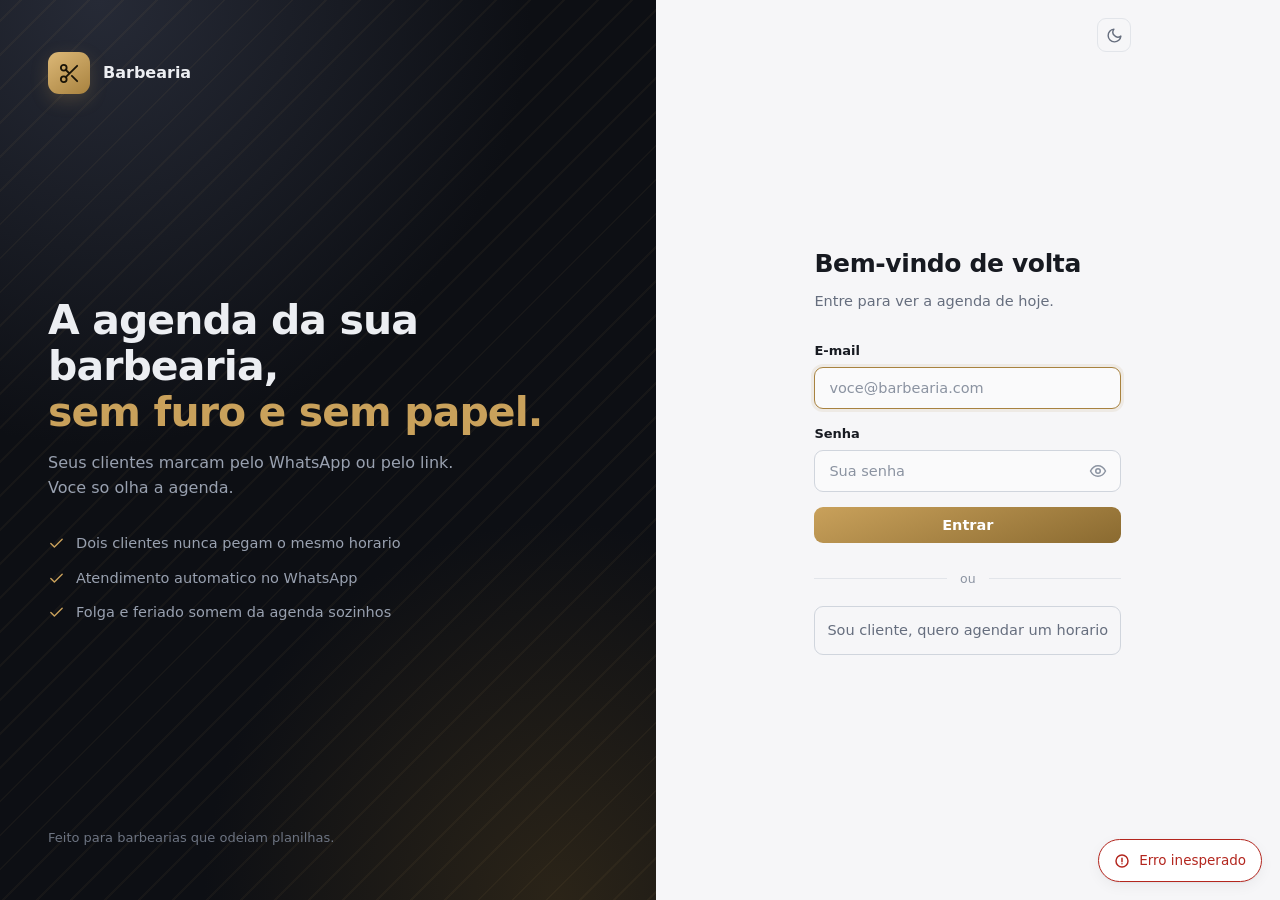
==== src/Barbearia.Api/wwwroot/index.html @ a8644a52 "Arruma o layout no celular e fecha as falhas do pentest Layout - O login ocupava 648px numa tela de " ====
<!doctype html>
<html lang="pt-BR">
<head>
<meta charset="utf-8">
<meta name="viewport" content="width=device-width, initial-scale=1">
<meta name="theme-color" id="metaTema" content="#f6f6f8">
<title>Entrar</title>
<script>document.documentElement.dataset.tema =
  localStorage.getItem('tema') || (matchMedia('(prefers-color-scheme: dark)').matches ? 'escuro' : 'claro');</script>
<link rel="stylesheet" href="app.css?v=202608161300">
<style>
  body {
    /* 100vh e a reserva para navegador antigo; 100dvh acompanha a barra de
       endereco aparecendo e sumindo no celular, sem cortar o conteudo. */
    min-height: 100vh;
    min-height: 100dvh;
    display: grid;
    grid-template-columns: 1.05fr 1fr;
  }

  .marca {
    position: relative;
    overflow: hidden;
    padding: 52px 48px;
    display: flex;
    flex-direction: column;
    justify-content: space-between;
    gap: 40px;
    color: #eceef2;
    background:
      radial-gradient(120% 90% at 15% 0%, #262a36 0%, transparent 55%),
      radial-gradient(90% 70% at 85% 100%, #2b2418 0%, transparent 60%),
      #0d0f14;
  }

  .marca::before {
    content: "";
    position: absolute;
    inset: -30%;
    background: repeating-linear-gradient(-45deg,
      transparent 0 22px, rgba(201, 161, 91, .05) 22px 24px);
    pointer-events: none;
  }

  .marca > * { position: relative; }

  .logo { display: flex; align-items: center; gap: 13px; }

  .logo-mark {
    width: 42px; height: 42px;
    display: grid; place-items: center;
    border-radius: 11px;
    background: linear-gradient(145deg, #dcb877, #a8823f);
    box-shadow: 0 6px 18px rgba(201, 161, 91, .22);
  }

  .logo-mark svg { width: 23px; height: 23px; stroke: #1a1408; }
  .logo-nome { font-size: 16px; font-weight: 650; }

  .chamada h1 {
    font-size: clamp(28px, 3.2vw, 41px);
    line-height: 1.12;
    margin: 0 0 15px;
    font-weight: 680;
    letter-spacing: -.022em;
  }

  .chamada h1 em { font-style: normal; color: #c9a15b; }
  .chamada p { margin: 0; color: #99a1b0; font-size: 16px; max-width: 40ch; }

  .pontos { list-style: none; margin: 32px 0 0; padding: 0; display: grid; gap: 12px; }
  .pontos li { display: flex; align-items: center; gap: 11px; font-size: 14.5px; color: #99a1b0; }
  .pontos svg { width: 17px; height: 17px; stroke: #c9a15b; flex: none; }
  .rodape { font-size: 13px; color: #6d7482; margin: 0; }

  .painel {
    display: grid;
    place-items: center;
    padding: 44px 28px calc(44px + env(safe-area-inset-bottom));
    position: relative;
  }
  .canto { position: absolute; top: 18px; right: 18px; }
  .caixa { width: 100%; max-width: 372px; }
  .caixa h2 { font-size: 25px; margin: 0 0 6px; letter-spacing: -.015em; }
  .caixa .sub { color: var(--texto-suave); font-size: 14.5px; margin: 0 0 28px; }

  .entrada { position: relative; display: flex; align-items: center; }
  .entrada input { padding: 12px 14px; }
  #senha { padding-right: 46px; }

  .olho {
    position: absolute; right: 5px;
    display: grid; place-items: center;
    width: 36px; height: 36px;
    background: none; border: none; border-radius: 8px;
    cursor: pointer; color: var(--texto-fraco);
  }

  .olho:hover { color: var(--texto); background: var(--fundo-alt); }
  .olho svg { width: 18px; height: 18px; }

  .entrar {
    width: 100%;
    margin-top: 8px;
    padding: 12px;
    display: flex; align-items: center; justify-content: center; gap: 9px;
  }

  .giro {
    width: 15px; height: 15px;
    border: 2px solid rgba(255, 255, 255, .35);
    border-top-color: var(--latao-contraste);
    border-radius: 50%;
    animation: girar .6s linear infinite;
  }

  @keyframes girar { to { transform: rotate(360deg); } }

  .erro-caixa {
    display: flex; align-items: center; gap: 9px;
    background: var(--erro-fundo);
    border: 1px solid var(--erro);
    color: var(--erro);
    padding: 11px 13px;
    border-radius: var(--raio-p);
    font-size: 14px;
    margin-bottom: 20px;
  }

  .erro-caixa svg { width: 17px; height: 17px; flex: none; }

  .separa {
    display: flex; align-items: center; gap: 13px;
    margin: 26px 0 18px;
    color: var(--texto-fraco);
    font-size: 12.5px;
  }

  .separa::before, .separa::after { content: ""; flex: 1; height: 1px; background: var(--linha); }

  .cliente {
    display: block; text-align: center;
    padding: 12px;
    border: 1px solid var(--linha-forte);
    border-radius: var(--raio-p);
    color: var(--texto-suave);
    text-decoration: none;
    font-size: 14.5px;
    transition: border-color .15s, color .15s, background .15s;
  }

  .cliente:hover { border-color: var(--latao); color: var(--texto); background: var(--latao-fraco); }

  @media (prefers-reduced-motion: no-preference) {
    .caixa { animation: subir .4s ease both; }
    @keyframes subir { from { opacity: 0; transform: translateY(10px); } to { opacity: 1; transform: none; } }
  }

  @media (max-width: 860px) {
    body {
      grid-template-columns: 1fr;
      grid-template-rows: auto 1fr;
    }

    .marca { padding: 24px 22px 30px; gap: 20px; justify-content: start; }

    .chamada h1 { font-size: 26px; margin-bottom: 9px; }
    .chamada p { font-size: 14.5px; max-width: none; }
    .pontos { margin-top: 18px; gap: 10px; }
    .pontos li { font-size: 13.5px; }
    .rodape { margin-top: 2px; }

    /* Nada de align-items:start aqui. Fixado no topo, o formulario deixava um
       vazio grande embaixo nas telas altas e estourava a viewport nas baixas —
       centralizado, ele divide a sobra e cabe em tela curta. */
    .painel {
      padding: 26px 22px calc(30px + env(safe-area-inset-bottom));
      align-items: center;
    }

    .caixa h2 { font-size: 23px; }
    .caixa .sub { margin-bottom: 20px; }
    .separa { margin: 18px 0 14px; }
    .canto { top: 12px; right: 14px; }
  }

  @media (max-width: 400px) {
    .marca { padding: 20px 18px 26px; gap: 16px; }
    .chamada h1 { font-size: 23px; }
    .pontos { margin-top: 14px; }
    .painel { padding: 22px 18px calc(26px + env(safe-area-inset-bottom)); }
  }

  @media (max-width: 860px) and (max-height: 700px) {
    .marca { padding: 18px 20px 20px; gap: 14px; }
    .chamada h1 { font-size: 21px; margin-bottom: 0; }
    .chamada p, .pontos, .rodape { display: none; }
  }
</style>
</head>
<body>

<section class="marca">
  <div class="logo">
    <span class="logo-mark">
      <svg viewBox="0 0 24 24" fill="none" stroke-width="1.9" stroke-linecap="round" stroke-linejoin="round">
        <circle cx="6" cy="6" r="3"/><circle cx="6" cy="18" r="3"/>
        <path d="M20 4L8.12 15.88M14.47 14.48L20 20M8.12 8.12L12 12"/>
      </svg>
    </span>
    <span class="logo-nome" id="marcaNome">Barbearia</span>
  </div>

  <div class="chamada">
    <h1>A agenda da sua barbearia,<br><em>sem furo e sem papel.</em></h1>
    <p>Seus clientes marcam pelo WhatsApp ou pelo link. Voce so olha a agenda.</p>

    <ul class="pontos">
      <li><svg viewBox="0 0 24 24" fill="none" stroke-width="2" stroke-linecap="round" stroke-linejoin="round"><path d="M20 6L9 17l-5-5"/></svg>Dois clientes nunca pegam o mesmo horario</li>
      <li><svg viewBox="0 0 24 24" fill="none" stroke-width="2" stroke-linecap="round" stroke-linejoin="round"><path d="M20 6L9 17l-5-5"/></svg>Atendimento automatico no WhatsApp</li>
      <li><svg viewBox="0 0 24 24" fill="none" stroke-width="2" stroke-linecap="round" stroke-linejoin="round"><path d="M20 6L9 17l-5-5"/></svg>Folga e feriado somem da agenda sozinhos</li>
    </ul>
  </div>

  <p class="rodape">Feito para barbearias que odeiam planilhas.</p>
</section>

<main class="painel">
  <div class="canto" id="canto"></div>

  <div class="caixa">
    <h2>Bem-vindo de volta</h2>
    <p class="sub">Entre para ver a agenda de hoje.</p>

    <div id="msg" class="erro-caixa oculto" role="alert">
      <svg viewBox="0 0 24 24" fill="none" stroke="currentColor" stroke-width="2" stroke-linecap="round">
        <circle cx="12" cy="12" r="9"/><path d="M12 8v5M12 16v.01"/>
      </svg>
      <span id="msgTexto"></span>
    </div>

    <form id="form" novalidate>
      <div class="campo">
        <label for="email">E-mail</label>
        <div class="entrada">
          <input id="email" type="email" autocomplete="username" inputmode="email"
                 autocapitalize="none" autocorrect="off" spellcheck="false"
                 placeholder="voce@barbearia.com" required autofocus>
        </div>
      </div>

      <div class="campo">
        <label for="senha">Senha</label>
        <div class="entrada">
          <input id="senha" type="password" autocomplete="current-password"
                 autocapitalize="none" autocorrect="off" spellcheck="false"
                 placeholder="Sua senha" required>
          <button type="button" class="olho" id="verSenha" aria-label="Mostrar senha">
            <svg id="iconeOlho" viewBox="0 0 24 24" fill="none" stroke="currentColor" stroke-width="2" stroke-linecap="round" stroke-linejoin="round">
              <path d="M2 12s3.6-7 10-7 10 7 10 7-3.6 7-10 7-10-7-10-7z"/><circle cx="12" cy="12" r="3"/>
            </svg>
          </button>
        </div>
      </div>

      <button class="btn entrar" id="botao" type="submit">
        <span class="giro oculto" id="giro"></span>
        <span id="rotulo">Entrar</span>
      </button>
    </form>

    <div class="separa">ou</div>
    <a class="cliente" href="agendar.html">Sou cliente, quero agendar um horario</a>
  </div>
</main>

<script src="app.js?v=202608161300"></script>
<script>
if (Auth.token) location.replace('painel.html');

document.getElementById('canto').innerHTML = botaoTema();

const msg = document.getElementById('msg');
const msgTexto = document.getElementById('msgTexto');
const botao = document.getElementById('botao');
const giro = document.getElementById('giro');
const rotulo = document.getElementById('rotulo');
const senha = document.getElementById('senha');

api('/api/config').then(c => {
  if (!c.nome) return;
  document.getElementById('marcaNome').textContent = c.nome;
  document.title = c.nome;
}).catch(() => {});

document.getElementById('verSenha').onclick = (e) => {
  const mostrando = senha.type === 'text';
  senha.type = mostrando ? 'password' : 'text';
  e.currentTarget.setAttribute('aria-label', mostrando ? 'Mostrar senha' : 'Ocultar senha');
  document.getElementById('iconeOlho').style.opacity = mostrando ? '1' : '.55';
  senha.focus();
};

function mostrarErro(texto) {
  if (!texto) { msg.classList.add('oculto'); return; }
  msgTexto.textContent = texto;
  msg.classList.remove('oculto');
}

function carregando(ligado) {
  botao.disabled = ligado;
  giro.classList.toggle('oculto', !ligado);
  rotulo.textContent = ligado ? 'Entrando...' : 'Entrar';
}

document.getElementById('form').onsubmit = async (e) => {
  e.preventDefault();
  mostrarErro('');

  const email = document.getElementById('email').value.trim();
  if (!email || !senha.value) { mostrarErro('Preencha e-mail e senha.'); return; }

  carregando(true);

  try {
    Auth.entrar(await api('/api/auth/login', {
      method: 'POST',
      body: JSON.stringify({ email, senha: senha.value })
    }));

    location.href = 'painel.html';
  } catch (erro) {
    mostrarErro(erro.message);
    carregando(false);
    senha.select();
  }
};
</script>
</body>
</html>
---- src/Barbearia.Api/wwwroot/app.css ----
:root {
  --fundo: #f6f6f8;
  --fundo-alt: #eceef2;
  --superficie: #ffffff;
  --superficie-2: #fafafb;
  --linha: #e2e5ea;
  --linha-forte: #d0d5dd;
  --texto: #171a21;
  --texto-suave: #666e7e;
  --texto-fraco: #8b93a1;

  --latao: #a8823f;
  --latao-claro: #c9a15b;
  --latao-escuro: #8a6a30;
  --latao-contraste: #ffffff;
  --latao-fraco: rgba(168, 130, 63, .1);

  --ok: #1a6d45;
  --ok-fundo: #e4f3ea;
  --erro: #b3261e;
  --erro-fundo: #fdecea;
  --info: #2f5286;
  --info-fundo: #e9eefa;

  --sombra: 0 1px 2px rgba(16, 20, 30, .05), 0 4px 14px rgba(16, 20, 30, .05);
  --raio: 12px;
  --raio-p: 9px;

  /* Altura real do cabecalho fixo. O valor abaixo e so o palpite inicial: o
     app.js remede depois de carregar, porque o topo quebra em duas linhas em
     tela estreita e a lateral fixa e a altura do painel dependem disso. */
  --altura-topo: 57px;
}

:root[data-tema="escuro"] {
  --fundo: #0f1116;
  --fundo-alt: #161922;
  --superficie: #171a22;
  --superficie-2: #1d212b;
  --linha: #272c38;
  --linha-forte: #333a49;
  --texto: #eceef2;
  --texto-suave: #99a1b0;
  --texto-fraco: #6d7482;

  --latao: #c9a15b;
  --latao-claro: #dcb877;
  --latao-escuro: #a8823f;
  --latao-contraste: #1a1408;
  --latao-fraco: rgba(201, 161, 91, .13);

  --ok: #5fd39b;
  --ok-fundo: rgba(95, 211, 155, .12);
  --erro: #ff7a70;
  --erro-fundo: rgba(255, 122, 112, .12);
  --info: #8bb0f0;
  --info-fundo: rgba(139, 176, 240, .12);

  --sombra: 0 1px 2px rgba(0, 0, 0, .3), 0 6px 20px rgba(0, 0, 0, .28);
}

* { box-sizing: border-box; }

html {
  color-scheme: light;
  -webkit-text-size-adjust: 100%;
}

html[data-tema="escuro"] { color-scheme: dark; }

body {
  margin: 0;
  /* 100vh e a reserva para navegador antigo; 100dvh acompanha a barra do
     navegador aparecendo e sumindo, entao nada fica cortado no celular. */
  min-height: 100vh;
  min-height: 100dvh;
  font-family: system-ui, -apple-system, "Segoe UI", Roboto, sans-serif;
  background: var(--fundo);
  color: var(--texto);
  line-height: 1.55;
  -webkit-font-smoothing: antialiased;
}

header.topo {
  background: var(--superficie);
  border-bottom: 1px solid var(--linha);
  padding: 13px 20px;
  display: flex;
  align-items: center;
  gap: 14px;
  flex-wrap: wrap;
  position: sticky;
  top: 0;
  z-index: 10;
}

.marca-topo { display: flex; align-items: center; gap: 10px; }

.marca-mark {
  width: 32px; height: 32px;
  display: grid; place-items: center;
  border-radius: 9px;
  background: linear-gradient(145deg, var(--latao-claro), var(--latao-escuro));
  flex: none;
}

.marca-mark svg { width: 18px; height: 18px; stroke: var(--latao-contraste); }

header.topo h1 { font-size: 16px; margin: 0; font-weight: 620; letter-spacing: -.01em; }
header.topo .espaco { flex: 1; }
header.topo .quem { font-size: 13px; color: var(--texto-suave); }

.tema {
  width: 34px; height: 34px;
  display: grid; place-items: center;
  background: none;
  border: 1px solid var(--linha);
  border-radius: var(--raio-p);
  color: var(--texto-suave);
  cursor: pointer;
  flex: none;
}

.tema:hover { color: var(--texto); border-color: var(--linha-forte); background: var(--fundo-alt); }
.tema svg { width: 17px; height: 17px; }

nav.abas {
  display: flex;
  gap: 2px;
  padding: 0 12px;
  background: var(--superficie);
  border-bottom: 1px solid var(--linha);
  overflow-x: auto;
  position: sticky;
  top: 59px;
  z-index: 9;
}

nav.abas button {
  background: none;
  border: none;
  color: var(--texto-suave);
  padding: 12px 15px;
  cursor: pointer;
  font-size: 14px;
  font-family: inherit;
  border-bottom: 2px solid transparent;
  white-space: nowrap;
  transition: color .15s;
}

nav.abas button:hover { color: var(--texto); }
nav.abas button.ativa { color: var(--latao); border-bottom-color: var(--latao); font-weight: 550; }

/* O respiro de baixo soma a faixa de gestos do celular (env(...) e 0 no
   desktop), senao o ultimo botao fica embaixo da barra do sistema. */
main { max-width: 940px; margin: 0 auto; padding: 24px 16px calc(72px + env(safe-area-inset-bottom)); }

.card {
  background: var(--superficie);
  border: 1px solid var(--linha);
  border-radius: var(--raio);
  padding: 22px;
  margin-bottom: 18px;
  box-shadow: var(--sombra);
}

.card h2 {
  margin: 0 0 5px;
  font-size: 16px;
  font-weight: 620;
  display: flex;
  align-items: center;
  gap: 9px;
  flex-wrap: wrap;
}

.card .ajuda { color: var(--texto-suave); font-size: 13.5px; margin: 0 0 18px; }
.card .ajuda:last-child { margin-bottom: 0; }

label { display: block; font-size: 13px; font-weight: 550; margin-bottom: 6px; color: var(--texto); }

input, select, textarea {
  width: 100%;
  padding: 10px 12px;
  border: 1px solid var(--linha-forte);
  border-radius: var(--raio-p);
  font-size: 14.5px;
  font-family: inherit;
  background: var(--superficie-2);
  color: var(--texto);
  transition: border-color .15s, box-shadow .15s;
}

input::placeholder { color: var(--texto-fraco); }
input:hover, select:hover { border-color: var(--latao-escuro); }

input:focus, select:focus, textarea:focus {
  outline: none;
  border-color: var(--latao);
  box-shadow: 0 0 0 3px var(--latao-fraco);
}

input:disabled { opacity: .55; cursor: not-allowed; }

.campo { margin-bottom: 15px; }
.campo .ajuda { font-size: 12.5px; margin: 6px 0 0; }
.linha { display: flex; gap: 13px; flex-wrap: wrap; }
.linha > * { flex: 1; min-width: 155px; }

.check { display: flex; align-items: center; gap: 9px; }
.check input { width: auto; accent-color: var(--latao); }
.check label { margin: 0; font-weight: 450; }

button.btn {
  background: linear-gradient(160deg, var(--latao-claro), var(--latao-escuro));
  color: var(--latao-contraste);
  border: none;
  padding: 10px 20px;
  border-radius: var(--raio-p);
  font-size: 14.5px;
  font-weight: 600;
  font-family: inherit;
  cursor: pointer;
  transition: filter .15s, transform .08s;
}

button.btn:hover:not(:disabled) { filter: brightness(1.07); }
button.btn:active:not(:disabled) { transform: translateY(1px); }
button.btn:disabled { opacity: .5; cursor: not-allowed; }

button.btn.neutro {
  background: var(--superficie-2);
  color: var(--texto);
  border: 1px solid var(--linha-forte);
}

button.btn.neutro:hover:not(:disabled) { background: var(--fundo-alt); filter: none; }

button.btn.perigo { background: none; color: var(--erro); border: 1px solid var(--erro); }
button.btn.perigo:hover:not(:disabled) { background: var(--erro-fundo); filter: none; }

button.btn.pequeno { padding: 6px 13px; font-size: 13px; }

.rolagem { overflow-x: auto; }
table { width: 100%; border-collapse: collapse; font-size: 14px; }
th, td { text-align: left; padding: 11px 10px; border-bottom: 1px solid var(--linha); }
tr:last-child td { border-bottom: none; }
tbody tr:hover { background: var(--fundo-alt); }

th {
  font-size: 11.5px;
  text-transform: uppercase;
  letter-spacing: .05em;
  color: var(--texto-fraco);
  font-weight: 620;
}

.tag {
  display: inline-block;
  padding: 2px 10px;
  border-radius: 20px;
  font-size: 12px;
  font-weight: 550;
  background: var(--fundo-alt);
  color: var(--texto-suave);
}

.tag.ok { background: var(--ok-fundo); color: var(--ok); }
.tag.erro { background: var(--erro-fundo); color: var(--erro); }

.aviso {
  padding: 12px 15px;
  border-radius: var(--raio-p);
  font-size: 14px;
  margin-bottom: 18px;
  border: 1px solid transparent;
}

.aviso.ok { background: var(--ok-fundo); color: var(--ok); border-color: var(--ok); }
.aviso.erro { background: var(--erro-fundo); color: var(--erro); border-color: var(--erro); }
.aviso.info { background: var(--info-fundo); color: var(--info); border-color: var(--info); }

#msg.aviso {
  position: sticky;
  top: 67px;
  z-index: 8;
  box-shadow: var(--sombra);
  background-color: var(--superficie);
}

#msg.aviso.ok { background-image: linear-gradient(var(--ok-fundo), var(--ok-fundo)); }
#msg.aviso.erro { background-image: linear-gradient(var(--erro-fundo), var(--erro-fundo)); }
#msg.aviso.info { background-image: linear-gradient(var(--info-fundo), var(--info-fundo)); }

.rede {
  position: fixed;
  right: 18px;
  bottom: 18px;
  z-index: 60;
  display: flex;
  align-items: center;
  gap: 9px;
  max-width: min(340px, calc(100vw - 36px));
  padding: 10px 15px;
  border: 1px solid var(--linha-forte);
  border-radius: 999px;
  background: var(--superficie);
  color: var(--texto);
  font-size: 13.5px;
  box-shadow: var(--sombra);
  opacity: 0;
  transform: translateY(8px);
  pointer-events: none;
  transition: opacity .18s, transform .18s;
}

.rede.visivel { opacity: 1; transform: none; }
.rede span { overflow: hidden; text-overflow: ellipsis; white-space: nowrap; }
.rede svg { width: 16px; height: 16px; flex: none; }
.rede.ok { border-color: var(--ok); color: var(--ok); }
.rede.erro { border-color: var(--erro); color: var(--erro); }

.rede-giro {
  width: 14px;
  height: 14px;
  flex: none;
  border: 2px solid var(--linha-forte);
  border-top-color: var(--latao);
  border-radius: 50%;
  animation: girar-rede .6s linear infinite;
}

@keyframes girar-rede { to { transform: rotate(360deg); } }

@media (max-width: 620px) {
  .rede { right: 12px; left: 12px; bottom: 12px; max-width: none; justify-content: center; }
}

@media (prefers-reduced-motion: reduce) {
  .rede { transition: none; }
  .rede-giro { animation-duration: 1.8s; }
}

.vazio { color: var(--texto-suave); font-size: 14px; padding: 26px 0; text-align: center; }

.horarios { display: grid; grid-template-columns: repeat(auto-fill, minmax(88px, 1fr)); gap: 8px; }

.horarios button {
  padding: 12px 4px;
  border: 1px solid var(--linha-forte);
  background: var(--superficie-2);
  color: var(--texto);
  border-radius: var(--raio-p);
  cursor: pointer;
  font-size: 15px;
  font-weight: 550;
  font-family: inherit;
  transition: border-color .15s, background .15s;
}

.horarios button:hover { border-color: var(--latao); background: var(--latao-fraco); }

.horarios button.escolhido {
  background: linear-gradient(160deg, var(--latao-claro), var(--latao-escuro));
  color: var(--latao-contraste);
  border-color: transparent;
}

.opcoes { display: grid; gap: 9px; }

.opcoes button {
  display: flex;
  justify-content: space-between;
  align-items: center;
  gap: 12px;
  padding: 15px 17px;
  border: 1px solid var(--linha-forte);
  background: var(--superficie-2);
  color: var(--texto);
  border-radius: var(--raio);
  cursor: pointer;
  font-size: 15px;
  font-family: inherit;
  text-align: left;
  transition: border-color .15s, background .15s;
}

.opcoes button:hover { border-color: var(--latao); }
.opcoes button.escolhido { border-color: var(--latao); background: var(--latao-fraco); }
.preco { color: var(--texto-suave); font-size: 13px; }

.centro { max-width: 400px; margin: 56px auto; padding: 0 16px; }
.passo { margin-bottom: 24px; }

.passo h3 {
  font-size: 12px;
  margin: 0 0 11px;
  color: var(--texto-fraco);
  text-transform: uppercase;
  letter-spacing: .06em;
  font-weight: 620;
}

.oculto { display: none !important; }

.copiavel {
  font-family: ui-monospace, "Cascadia Code", monospace;
  font-size: 13px;
  word-break: break-all;
  background: var(--fundo-alt);
  border: 1px solid var(--linha);
  padding: 10px 12px;
  border-radius: var(--raio-p);
}

a { color: var(--latao); }

@media (max-width: 620px) {
  nav.abas { top: 55px; }
  .card { padding: 16px; }
  main { padding: 16px 12px calc(60px + env(safe-area-inset-bottom)); }

  header.topo { padding: 11px 13px; gap: 10px; }
  header.topo h1 { font-size: 15px; }

  #msg.aviso { top: 62px; }

  header.topo .quem { display: none; }

  .linha { flex-direction: column; }
  .linha > * { min-width: 0; }

  .resumo-agenda { gap: 14px 22px; padding: 12px 14px; }
  .resumo-agenda .val { font-size: 15px; }

  .tiles { grid-template-columns: repeat(auto-fit, minmax(132px, 1fr)); gap: 10px; }

  .horarios { grid-template-columns: repeat(auto-fill, minmax(76px, 1fr)); gap: 7px; }

  .rolagem table { min-width: 540px; }
  .rolagem { -webkit-overflow-scrolling: touch; }
  th, td { padding: 10px 8px; }

  .passo h3 { margin-bottom: 9px; }
}

@media (pointer: coarse) {
  button.btn,
  .lateral button,
  .periodos button,
  .horarios button,
  .opcoes button,
  .tema,
  .abrir-menu { min-height: 44px; }

  button.btn.pequeno { min-height: 38px; padding: 8px 14px; }

  .dias button { min-height: 62px; }
}

@media (max-width: 860px) {
  input, select, textarea { font-size: 16px; }
}

.app { display: grid; grid-template-columns: 236px 1fr; min-height: calc(100dvh - var(--altura-topo)); }

.lateral {
  background: var(--superficie);
  border-right: 1px solid var(--linha);
  padding: 18px 12px 40px;
  position: sticky;
  top: var(--altura-topo);
  align-self: start;
  max-height: calc(100dvh - var(--altura-topo));
  overflow-y: auto;
}

.lateral .grupo { margin-bottom: 20px; }

.lateral .grupo h3 {
  font-size: 11px;
  text-transform: uppercase;
  letter-spacing: .07em;
  color: var(--texto-fraco);
  margin: 0 0 7px 11px;
  font-weight: 650;
}

.lateral button {
  display: flex;
  align-items: center;
  gap: 10px;
  width: 100%;
  padding: 9px 11px;
  margin-bottom: 2px;
  background: none;
  border: none;
  border-radius: var(--raio-p);
  color: var(--texto-suave);
  font-size: 14px;
  font-family: inherit;
  text-align: left;
  cursor: pointer;
  transition: background .14s, color .14s;
}

.lateral button svg { width: 17px; height: 17px; flex: none; }
.lateral button:hover { background: var(--fundo-alt); color: var(--texto); }

.lateral button.ativa {
  background: var(--latao-fraco);
  color: var(--latao);
  font-weight: 600;
}

.conteudo { max-width: 900px; padding: 24px 20px 72px; width: 100%; }

.app > * { min-width: 0; }
.rolagem { max-width: 100%; }

.abrir-menu { display: none; }

@media (max-width: 860px) {
  .app { grid-template-columns: 1fr; }

  .abrir-menu {
    display: grid;
    place-items: center;
    width: 34px; height: 34px;
    background: none;
    border: 1px solid var(--linha);
    border-radius: var(--raio-p);
    color: var(--texto-suave);
    cursor: pointer;
    flex: none;
  }

  .abrir-menu svg { width: 18px; height: 18px; }

  .lateral {
    position: fixed;
    top: 0; left: 0; bottom: 0;
    width: 262px;
    z-index: 30;
    max-height: none;
    padding-top: 22px;
    transform: translateX(-100%);
    transition: transform .22s ease;
    box-shadow: 0 0 40px rgba(0, 0, 0, .3);
  }

  .lateral.aberta { transform: none; }

  .veu {
    position: fixed;
    inset: 0;
    background: rgba(0, 0, 0, .45);
    z-index: 29;
  }

  .conteudo { padding: 18px 14px 60px; }
}

.periodos { display: flex; gap: 6px; flex-wrap: wrap; margin-bottom: 14px; }

.periodos button {
  padding: 7px 14px;
  border: 1px solid var(--linha-forte);
  background: var(--superficie-2);
  color: var(--texto-suave);
  border-radius: 20px;
  font-size: 13px;
  font-family: inherit;
  cursor: pointer;
  transition: border-color .14s, background .14s, color .14s;
}

.periodos button:hover { border-color: var(--latao); color: var(--texto); }

.periodos button.ativa {
  background: var(--latao-fraco);
  border-color: var(--latao);
  color: var(--latao);
  font-weight: 600;
}

.resumo-agenda {
  display: flex;
  gap: 22px;
  flex-wrap: wrap;
  padding: 13px 16px;
  background: var(--fundo-alt);
  border: 1px solid var(--linha);
  border-radius: var(--raio-p);
  margin-bottom: 16px;
}

.resumo-agenda div { display: flex; flex-direction: column; }
.resumo-agenda .rot { font-size: 11.5px; text-transform: uppercase; letter-spacing: .05em; color: var(--texto-fraco); font-weight: 620; }
.resumo-agenda .val { font-size: 17px; font-weight: 650; }

.tiles { display: grid; grid-template-columns: repeat(auto-fit, minmax(158px, 1fr)); gap: 12px; margin-bottom: 18px; }

.tile {
  background: var(--superficie);
  border: 1px solid var(--linha);
  border-radius: var(--raio);
  padding: 14px 16px;
  box-shadow: var(--sombra);
}

.tile .rot { font-size: 11.5px; text-transform: uppercase; letter-spacing: .05em; color: var(--texto-fraco); font-weight: 620; }
.tile .num { font-size: 25px; font-weight: 680; letter-spacing: -.02em; margin-top: 3px; font-variant-numeric: tabular-nums; }
.tile .sub { font-size: 12.5px; color: var(--texto-suave); margin-top: 2px; }
.tile.destaque .num { color: var(--latao); }
.tile.alerta .num { color: var(--erro); }

.barras { display: grid; gap: 8px; }

.barra-linha {
  display: grid;
  grid-template-columns: minmax(84px, 24%) 1fr auto;
  gap: 10px;
  align-items: center;
  font-size: 13.5px;
}

.barra-nome { color: var(--texto); overflow: hidden; text-overflow: ellipsis; white-space: nowrap; }
.barra-trilho { background: var(--fundo-alt); border-radius: 5px; height: 22px; }
.barra-fill { height: 100%; background: var(--latao); border-radius: 0 4px 4px 0; min-width: 3px; }
.barra-val { font-variant-numeric: tabular-nums; font-weight: 600; white-space: nowrap; }

.colunas { display: flex; align-items: flex-end; gap: 2px; height: 118px; margin-top: 4px; }
.coluna { flex: 1; display: flex; flex-direction: column; justify-content: flex-end; align-items: center; height: 100%; }
.coluna i { display: block; width: 100%; background: var(--latao); border-radius: 4px 4px 0 0; min-height: 2px; }
.coluna b { font-size: 10.5px; color: var(--texto-fraco); font-weight: 500; margin-top: 4px; font-variant-numeric: tabular-nums; }

.gtempo { position: relative; }
.gtempo svg { width: 100%; height: 156px; display: block; overflow: visible; }
.gtempo .grade { stroke: var(--linha); stroke-width: 1; vector-effect: non-scaling-stroke; }
.gtempo .area { fill: var(--latao); opacity: .13; }
.gtempo .traco { fill: none; stroke: var(--latao); stroke-width: 2; vector-effect: non-scaling-stroke; stroke-linejoin: round; }
.gtempo .cruz { stroke: var(--texto-fraco); stroke-width: 1; vector-effect: non-scaling-stroke; stroke-dasharray: 3 3; }
.gtempo .ponto { fill: var(--latao); stroke: var(--superficie); stroke-width: 2; }
.gtempo .eixo { display: flex; justify-content: space-between; font-size: 11.5px; color: var(--texto-fraco); margin-top: 6px; }

.dica {
  position: absolute;
  pointer-events: none;
  background: var(--superficie);
  border: 1px solid var(--linha-forte);
  border-radius: var(--raio-p);
  box-shadow: var(--sombra);
  padding: 7px 10px;
  font-size: 12.5px;
  white-space: nowrap;
  transform: translate(-50%, -100%);
  z-index: 5;
}

.dica b { display: block; font-size: 13.5px; font-variant-numeric: tabular-nums; }

.grafico-titulo { font-size: 13px; font-weight: 620; margin: 0 0 12px; }
.duas { display: grid; grid-template-columns: repeat(auto-fit, minmax(300px, 1fr)); gap: 18px; }
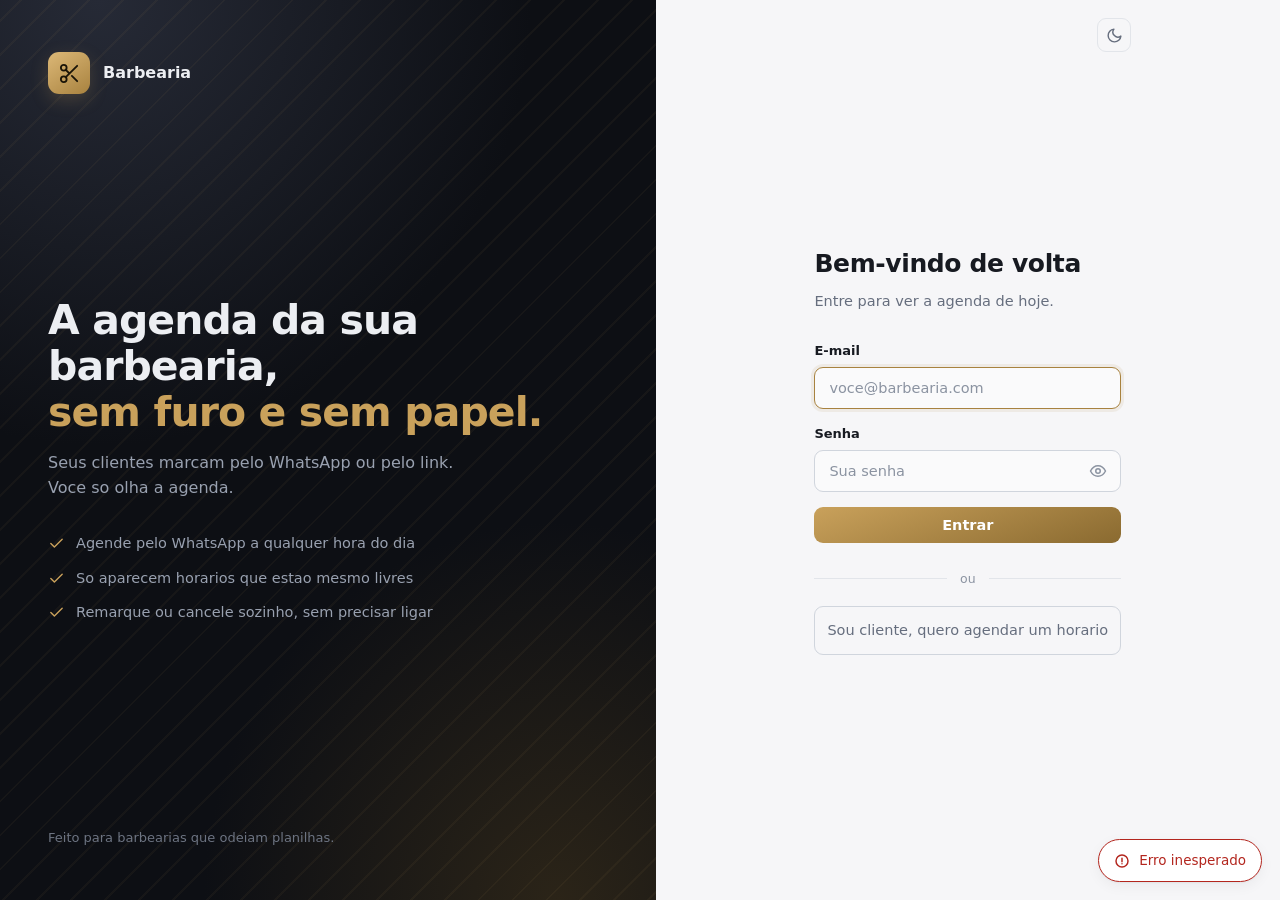
==== commit 493409f1: "Impede o navegador de segurar HTML velho e fala com o cliente no login Cache - As paginas nao levam " ====
--- a/src/Barbearia.Api/wwwroot/index.html
+++ b/src/Barbearia.Api/wwwroot/index.html
@@ -7,7 +7,7 @@
 <title>Entrar</title>
 <script>document.documentElement.dataset.tema =
   localStorage.getItem('tema') || (matchMedia('(prefers-color-scheme: dark)').matches ? 'escuro' : 'claro');</script>
-<link rel="stylesheet" href="app.css?v=202608161300">
+<link rel="stylesheet" href="app.css?v=202608161600">
 <style>
   body {
     /* 100vh e a reserva para navegador antigo; 100dvh acompanha a barra de
@@ -215,10 +215,12 @@
     <h1>A agenda da sua barbearia,<br><em>sem furo e sem papel.</em></h1>
     <p>Seus clientes marcam pelo WhatsApp ou pelo link. Voce so olha a agenda.</p>
 
+    <!-- Escrito para o cliente da barbearia, nao para o dono: e por esta tela
+         que ele entra no "Sou cliente, quero agendar um horario". -->
     <ul class="pontos">
-      <li><svg viewBox="0 0 24 24" fill="none" stroke-width="2" stroke-linecap="round" stroke-linejoin="round"><path d="M20 6L9 17l-5-5"/></svg>Dois clientes nunca pegam o mesmo horario</li>
-      <li><svg viewBox="0 0 24 24" fill="none" stroke-width="2" stroke-linecap="round" stroke-linejoin="round"><path d="M20 6L9 17l-5-5"/></svg>Atendimento automatico no WhatsApp</li>
-      <li><svg viewBox="0 0 24 24" fill="none" stroke-width="2" stroke-linecap="round" stroke-linejoin="round"><path d="M20 6L9 17l-5-5"/></svg>Folga e feriado somem da agenda sozinhos</li>
+      <li><svg viewBox="0 0 24 24" fill="none" stroke-width="2" stroke-linecap="round" stroke-linejoin="round"><path d="M20 6L9 17l-5-5"/></svg>Agende pelo WhatsApp a qualquer hora do dia</li>
+      <li><svg viewBox="0 0 24 24" fill="none" stroke-width="2" stroke-linecap="round" stroke-linejoin="round"><path d="M20 6L9 17l-5-5"/></svg>So aparecem horarios que estao mesmo livres</li>
+      <li><svg viewBox="0 0 24 24" fill="none" stroke-width="2" stroke-linecap="round" stroke-linejoin="round"><path d="M20 6L9 17l-5-5"/></svg>Remarque ou cancele sozinho, sem precisar ligar</li>
     </ul>
   </div>
 
@@ -274,7 +276,7 @@
   </div>
 </main>
 
-<script src="app.js?v=202608161300"></script>
+<script src="app.js?v=202608161600"></script>
 <script>
 if (Auth.token) location.replace('painel.html');
 
--- a/src/Barbearia.Api/wwwroot/app.css
+++ b/src/Barbearia.Api/wwwroot/app.css
@@ -600,6 +600,91 @@
 .resumo-agenda .rot { font-size: 11.5px; text-transform: uppercase; letter-spacing: .05em; color: var(--texto-fraco); font-weight: 620; }
 .resumo-agenda .val { font-size: 17px; font-weight: 650; }
 
+/* Painel de filtros retratil (<details>). Fica fechado por padrao para a
+   agenda aparecer logo de cara; o resumo no cabecalho diz o que esta ativo
+   sem precisar abrir. */
+.filtros {
+  border: 1px solid var(--linha);
+  border-radius: var(--raio-p);
+  background: var(--superficie-2);
+  margin-bottom: 16px;
+}
+
+.filtros > summary {
+  list-style: none;
+  cursor: pointer;
+  user-select: none;
+  padding: 10px 14px;
+  display: flex;
+  align-items: center;
+  gap: 10px;
+  font-size: 13.5px;
+  font-weight: 620;
+  color: var(--texto-suave);
+  border-radius: var(--raio-p);
+}
+
+.filtros > summary::-webkit-details-marker { display: none; }
+.filtros > summary::marker { content: ""; }
+.filtros > summary:hover { color: var(--texto); }
+.filtros > summary svg { width: 15px; height: 15px; flex: none; }
+
+.filtros[open] > summary {
+  border-bottom: 1px solid var(--linha);
+  border-radius: var(--raio-p) var(--raio-p) 0 0;
+}
+
+.filtros .seta { margin-left: auto; display: grid; place-items: center; transition: transform .18s; }
+.filtros[open] .seta { transform: rotate(180deg); }
+.filtros-corpo { padding: 14px 14px 4px; }
+
+/* Barra de abas: alterna dois blocos que ocupam o mesmo lugar na tela. */
+.abas {
+  display: flex;
+  gap: 4px;
+  padding: 4px;
+  background: var(--fundo-alt);
+  border: 1px solid var(--linha);
+  border-radius: var(--raio-p);
+  margin-bottom: 16px;
+}
+
+.abas button {
+  flex: 1;
+  padding: 9px 12px;
+  border: none;
+  background: none;
+  color: var(--texto-suave);
+  font-family: inherit;
+  font-size: 13.5px;
+  font-weight: 620;
+  border-radius: 7px;
+  cursor: pointer;
+  transition: background .15s, color .15s;
+}
+
+.abas button:hover { color: var(--texto); }
+
+.abas button.ativa {
+  background: var(--superficie);
+  color: var(--texto);
+  box-shadow: var(--sombra);
+}
+
+/* Coluna de valor: alinhada a direita e sem quebrar. */
+th.num, td.num { text-align: right; white-space: nowrap; }
+
+/* Hora e data nunca quebram: "seg., 17/08" em duas linhas atrapalha a leitura
+   rapida da coluna que e o ponto de partida da agenda. */
+td.quando { white-space: nowrap; }
+
+/* No celular a agenda rola na horizontal (.rolagem). Deixar as celulas
+   quebrarem so espremia tudo: "Rafael Moreira" virava duas linhas e o telefone
+   tres. Melhor manter cada campo inteiro e deixar a rolagem trabalhar. */
+@media (max-width: 860px) {
+  #secao-agenda table th, #secao-agenda table td { white-space: nowrap; }
+}
+
 .tiles { display: grid; grid-template-columns: repeat(auto-fit, minmax(158px, 1fr)); gap: 12px; margin-bottom: 18px; }
 
 .tile {
